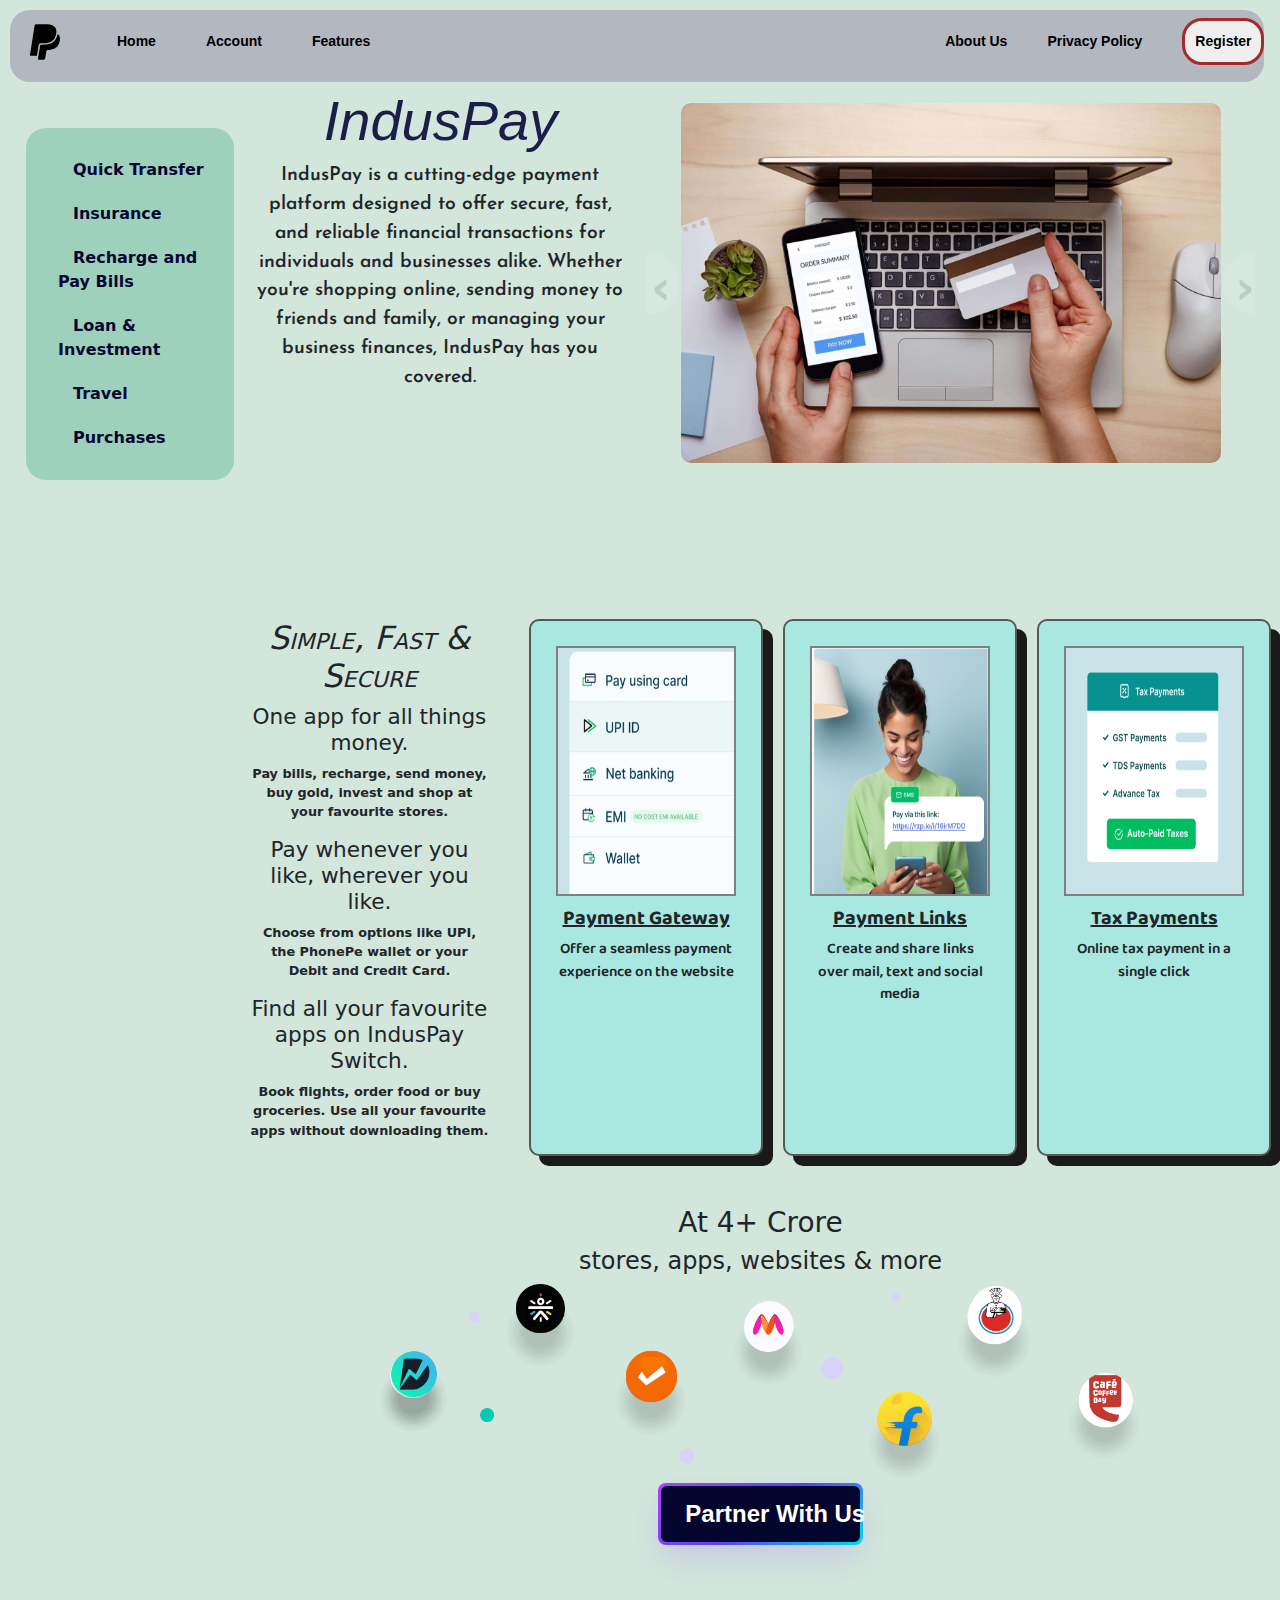
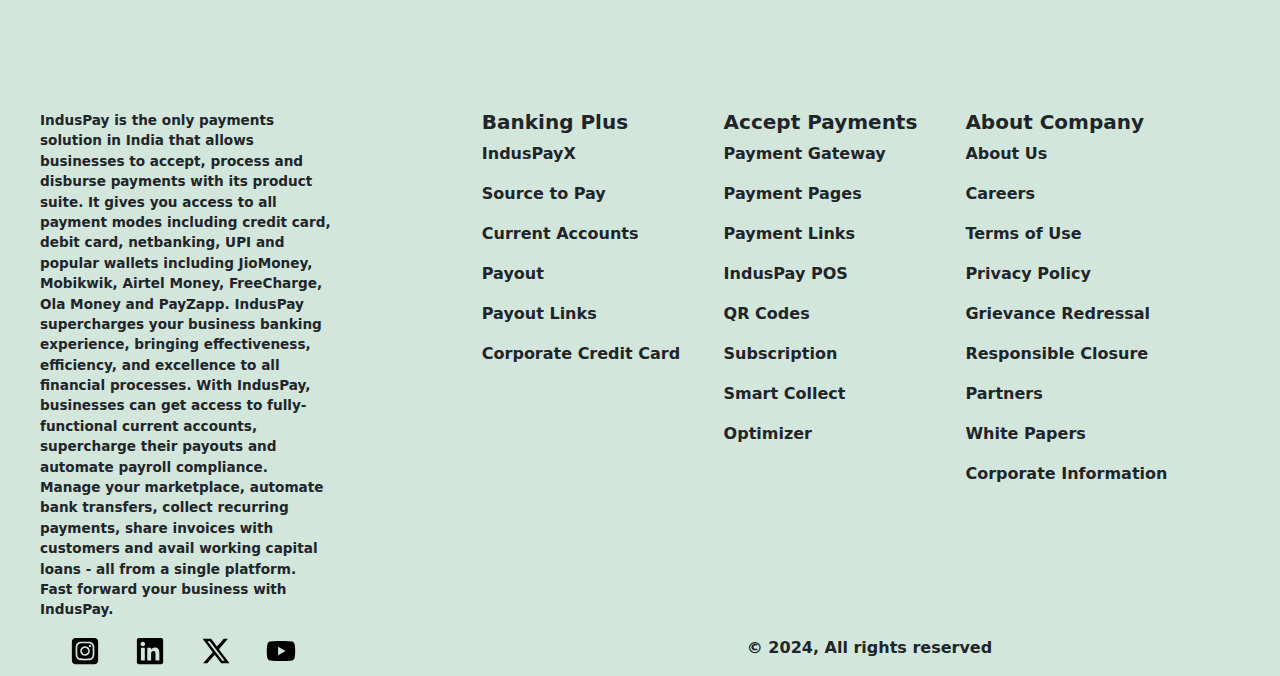
==== index.html @ f7a3312b "new project" ====
<!DOCTYPE html>
<html lang="en">
    <head>
        <meta charset="UTF-8">
        <meta name="viewport" content="width=device-width, initial-scale=1.0">
        <meta name="robots" content>
        <meta name="description" content>
        <meta name="keywords" content>
        <title>Home</title>
        <link rel="stylesheet" href="style.css">
        <link rel="stylesheet" href="utilities.css">
        <link
            href="https://cdn.jsdelivr.net/npm/bootstrap@5.3.3/dist/css/bootstrap.min.css"
            rel="stylesheet"
            integrity="sha384-QWTKZyjpPEjISv5WaRU9OFeRpok6YctnYmDr5pNlyT2bRjXh0JMhjY6hW+ALEwIH"
            crossorigin="anonymous">
        <link rel="preconnect" href="https://fonts.googleapis.com">
        <link rel="preconnect" href="https://fonts.gstatic.com" crossorigin>
        <link
            href="https://fonts.googleapis.com/css2?family=IM+Fell+English+SC&family=Josefin+Sans:ital,wght@0,100..700;1,100..700&family=Roboto:ital,wght@0,100;0,300;0,400;0,500;0,700;0,900;1,100;1,300;1,400;1,500;1,700;1,900&display=swap"
            rel="stylesheet">
            <link rel="preconnect" href="https://fonts.googleapis.com">
            <link rel="preconnect" href="https://fonts.gstatic.com" crossorigin>
            <link href="https://fonts.googleapis.com/css2?family=Agbalumo&family=Baloo+2:wght@400..800&display=swap" rel="stylesheet">
    </head>
    <body style="background-color: rgb(210, 230, 220);" >
        <!-- <body style="background-color: rgb(24, 24, 50); color: white;"> -->
        <div class="::-webkit-scrollbar">
            <section>
                <nav class="navbar">
                    <div class="logo">
                        <img id="logo1" src="./assets/svg/pay-logo.svg"
                            alt="website-logo">
                        <ul class="imp-options">
                            <li><a href="#">Home</a></li>
                            <li><a href>Account</a></li>
                            <li><a href>Features</a></li>
                        </ul>
                    </div>
                    <ul class="nav-container">
                        <li><a href>About Us</a></li>
                        <li><a href>Privacy Policy</a></li>
                        <li><button id="register"><a
                                    href="register.html">Register</a></button></li>
                    </ul>
                </nav>
                <section class="main">
                    <aside class="left">
                        <ul class="left-container">
                            <li><a href="register.html">Quick
                                    Transfer</a></li>
                            <!-- <li><a href="add_beneficiary.html">Add
                                    Beneficiary</a></li>
                            <li><a href="add_bank_account.html">Add Bank
                                    Account</a></li>
                            <li><a href="history.html">History</a></li> -->
                            <li><a href="register.html">Insurance</a></li>
                            <li><a href="register.html">Recharge and Pay
                                    Bills</a></li>
                            <li><a href="register.html">Loan &
                                    Investment</a></li>
                            <li><a href="register.html">Travel</a></li>
                            <li><a href="register.html">Purchases</a></li>
                        </ul>
                    </aside>
                    <section class="right">
                        <div class="right-top">
                            <div class="text-content josefin-sans">
                                <h3>IndusPay</h3>
                                <p>IndusPay is a cutting-edge payment platform
                                    designed to offer secure, fast, and reliable
                                    financial transactions for individuals and
                                    businesses alike. Whether you're shopping
                                    online, sending money to friends and family,
                                    or managing your business finances, IndusPay
                                    has you covered.</p>
                            </div>
                            <div class="carousel">
                                <section class="slider-wrapper">
                                    <button class="slide-arrow"
                                        id="slide-arrow-prev">
                                        &#8249;
                                    </button>
                                    <button class="slide-arrow"
                                        id="slide-arrow-next">
                                        &#8250;
                                    </button>
                                    <ul class="slides-container"
                                        id="slides-container">

                                        <li class="slide"><img
                                                src="./assets/images/Online-Payment-Gateway-1-1536x1024.jpg"
                                                alt></li>
                                        <li class="slide"><img
                                                src="/assets/images/Screenshot (1514).png"
                                                alt></li>
                                        <li class="slide"><img
                                                src="/assets/images/Screenshot (1513).png"
                                                alt></li>
                                    </ul>
                                </section>
                            </div>

                        </div>
                        <div class="line"></div>
                        <div class="right-down">
                            <div class="features-list">
                                <h2>Simple, Fast & Secure</h2>
                                <div><h4>One app for all things money.</h4>
                                    <p>Pay bills, recharge, send money, buy
                                        gold, invest and shop at your favourite
                                        stores.

                                    </p></div>
                                <div><h4>Pay whenever you like, wherever you
                                        like.</h4>
                                    <p>Choose from options like UPI, the PhonePe
                                        wallet or your Debit and Credit
                                        Card.</p></div>
                                <div><h4>Find all your favourite apps on
                                        IndusPay Switch.</h4><p>Book flights,
                                        order food or buy groceries. Use all
                                        your favourite apps without downloading
                                        them.</p></div>
                            </div>
                            <div class="cards">
                                <div class="card-1"><img
                                        src="./assets/card/Screenshot (1515).png"
                                        alt>
                                    <h5>Payment Gateway</h5><p>Offer a seamless
                                        payment experience on the
                                        website</p></div>
                                <div class="card-1"><img
                                        src="./assets/card/Screenshot (1515)-new.png"
                                        alt><h5>Payment Links</h5><p>Create and
                                        share links over mail, text and social
                                        media</p></div>
                                <div class="card-1"><img
                                        src="/assets/card/Screenshot (1516).png"
                                        alt><h5>Tax Payments</h5><p>Online tax
                                        payment in a single click</p></div>
                            </div>
                        </div>
                        <div class="partner-with-us">
                            <h3>At 4+ Crore</h3>
                            <h4>stores, apps, websites & more</h4>
                            <div class="partner-img"><img
                                    src="./assets/images/partner-section-desk.png"
                                    alt></div>
                            <button class="button-64" role="button"><span
                                    class="text">Partner With Us</span></button>
                            <img src alt>
                        </div>
                    </section>
                </section>
            </section>
            <!-- <section></section> -->
            <footer class="footer">
                <aside><p class="footer-about">
                        IndusPay is the only payments solution in India that
                        allows businesses to accept, process and disburse
                        payments with its product suite. It gives you access to
                        all payment modes including credit card, debit card,
                        netbanking, UPI and popular wallets including JioMoney,
                        Mobikwik, Airtel Money, FreeCharge, Ola Money and
                        PayZapp.

                        IndusPay supercharges your business banking experience,
                        bringing effectiveness, efficiency, and excellence to
                        all financial processes. With IndusPay, businesses can
                        get access to fully-functional current accounts,
                        supercharge their payouts and automate payroll
                        compliance.

                        Manage your marketplace, automate bank transfers,
                        collect recurring payments, share invoices with
                        customers and avail working capital loans - all from a
                        single platform. Fast forward your business with
                        IndusPay.
                    </p></aside>
                <div class="footer-grid">
                    <div class="grid-1"><h5>Banking Plus</h5>
                        <p>IndusPayX</p>
                        <p>Source to Pay</p>
                        <p>Current Accounts</p>
                        <p>Payout</p>
                        <p>Payout Links</p>
                        <p>Corporate Credit Card</p></div>
                    <div class="grid-2"><h5>Accept Payments</h5>
                        <p>Payment Gateway</p>
                        <p>Payment Pages</p>
                        <p>Payment Links</p>
                        <p>IndusPay POS</p>
                        <p>QR Codes</p>
                        <p>Subscription</p>
                        <p>Smart Collect</p>
                        <p>Optimizer</p></div>

                    <div class="grid-3"><h5>About Company</h5>
                        <p>About Us</p>
                        <p>Careers</p>
                        <p>Terms of Use</p>
                        <p>Privacy Policy</p>
                        <p>Grievance Redressal</p>
                        <p>Responsible Closure</p>
                        <p>Partners</p>
                        <p>White Papers</p>
                        <p>Corporate Information</p></div>
                </div>
                <aside class="footer-links">
                    <img src="./assets/svg/insta.svg" alt>
                    <img src="./assets/svg/linkedin.svg" alt>
                    <img src="./assets/svg/x.svg" alt>
                    <img src="./assets/svg/youtube.svg" alt>
                </aside>
                <div class="footer-content"><p>© 2024, All rights
                        reserved</p></div>
            </footer>
        </div>
        <script src="script.js"></script>
        <script
            src="https://cdn.jsdelivr.net/npm/bootstrap@5.3.3/dist/js/bootstrap.bundle.min.js"
            integrity="sha384-YvpcrYf0tY3lHB60NNkmXc5s9fDVZLESaAA55NDzOxhy9GkcIdslK1eN7N6jIeHz"
            crossorigin="anonymous"></script>
    </body>
</html>
---- style.css ----
* {
  margin: 0;
  padding: 0;
  font-weight: 600;
  font-style: normal;
  box-sizing: border-box;
}
body {
  height: 250vh;
  /* width: 100vw; */
}
.navbar {
  background-color: rgb(179, 183, 192);
  display: flex;
  height: 8vh;
  justify-content: space-between;
  margin-top: 10px;
  border-radius: 20px;
  width: 98vw;
  margin-left: 10px;
  margin-right: 10px;
  font-family: sans-serif;
  font-size: 14px;
}
.nav-container {
  display: flex;
  gap: 40px;
  justify-content: space-evenly;
  align-items: center;
}
.nav-container li {
  list-style-type: none;
  text-decoration: none;
}
.navbar li a:visited{
  color: black;
  text-decoration: none;
}
.navbar li a:link{
  color: black;
  text-decoration: none;
}
#privacy-policy-heading{
  margin-right: 10px;
}
.logo {
  display: flex;
  align-items: center;
}
#logo1 {
  height: 40px;
  width: 40px;
  margin-bottom: 15px;
  margin-left: 15px;
}
.imp-options {
  margin-left: 20px;
  display: inline-flex;
  align-items: center;
  gap: 50px;
}
.imp-options li {
  list-style-type: none;
  text-decoration: none;
}
.left {
  /* border: 2px solid black; */
  width: 20vw;
  display: flex;
  /* display: hidden; */
  flex-direction: column;
  /* gap: 35px; */
  padding: 16px;
}
.left li {
  list-style-type: none;
}
.right {
  width: 82vw;
  /* border: 2px solid blue; */
  min-height: 127vh;
}
.right > div {
  text-align: center;
}
.main {
  display: inline-flex;
  width: 99.3vw;
  margin-top: 5px;
}
.right-top {
  display: grid;
  grid-template-columns: 2fr 3fr;
}
.text-content {
  display: flex;
  flex-direction: column;
  align-items: center;
}
.text-content h3 {
  font-size: 3.5rem;
  font-family: "Franklin Gothic Medium", "Arial Narrow", Arial, sans-serif;
  font-style: italic;
  color: rgb(29, 29, 74);
  /* font-family: monospace; */
}
.carousel {
  width: 50vw;
  /* border: 35px solid rgb(134, 219, 216); */
  /* background-color: rgb(176, 240, 237); */
  /* border: 35px solid rgb(42, 44, 44); */
  /* background-color: rgb(103, 106, 106); */
  /* border-radius: 50px; */
}
.slider-wrapper {
  margin: 1rem;
  position: relative;
  overflow: hidden;
  height: 40vh;
  /* background-color: rgb(252, 255, 255); */
}

.slide img {
  height: 40vh;
  object-fit: contain;
  border-radius: 10px;
}
.slides-container {
  height: calc(100vh - 2rem);
  width: 100%;
  display: flex;
  overflow: scroll;
  scroll-behavior: smooth;
  list-style: none;
  margin: 0;
  padding: 0;
}

.slide-arrow {
  position: absolute;
  display: flex;
  top: 0;
  bottom: 0;
  margin: auto;
  height: 4rem;
  background-color: rgb(255, 255, 255);
  border: none;
  width: 2rem;
  font-size: 3rem;
  padding: 0;
  cursor: pointer;
  opacity: 0.5;
  transition: opacity 100ms;
}

.slide-arrow:hover,
.slide-arrow:focus {
  opacity: 1;
}

#slide-arrow-prev {
  left: 0;
  opacity: 0.1;
  padding-left: 0.25rem;
  border-radius: 0 2rem 2rem 0;
}

#slide-arrow-next {
  right: 0;
  opacity: 0.1;
  padding-left: 0.75rem;
  border-radius: 2rem 0 0 2rem;
}

.slide {
  width: 100%;
  height: 100%;
  flex: 1 0 100%;
}
#register {
  border: 3px solid brown;
  padding: 10px;
  border-radius: 20px;
}
#register a:visited{
  color: black;
  text-decoration: none;
}
#register a:link{
  color: black;
  text-decoration: none;
}
.left-container {
  margin-top: 25px;
  margin-left: 10px;
  display: grid;
  gap: 20px;
  /* border: 3px solid gray; */
  border-radius: 20px;
  background-color: rgb(158, 209, 188);
  padding-top: 30px;
  padding-bottom: 30px;
}
.left-container a {
  text-decoration: none;
  padding: 15px;
  color: rgb(7, 6, 50);
}
.line {
  height: 140px;
}
.right-down {
  display: grid;
  grid-template-columns: 1fr 2fr;
}
.features-list h4 {
  font-size: 1.35rem;
}
.features-list h2 {
  font-style: oblique;
  font-variant: small-caps;
}
.features-list p {
  font-size: 0.8rem;
}
.cards {
  display: flex;
  /* height: auto; */
  column-gap: 20px;
  margin-left: 40px;
  font-family: 'Baloo 2';
}
.cards h5 {
  font-weight: 700;
  margin-top: 10px;
  text-decoration: underline;
}
.cards p {
  font-size: 15px;
}
.card-1 {
  background-color: rgb(169, 232, 225);
  /* border: 2.5px solid black; */
  border: 2.5px solid rgb(88, 88, 88);
  border-radius: 10px;
  padding: 25px;
  padding-bottom: 0px;
  cursor: pointer;
  box-shadow: 10px 10px #1a1a1a;
}
.cards img {
  height: 250px;
  width: 180px;
  border: 2px solid gray;
}
.partner-with-us {
  /* background-color: rgb(155, 222, 225); */
  margin-top: 50px;
  display: flex;
  flex-direction: column;
  justify-content: center;
  align-items: center;
}
.partner-img img {
  /* object-fit: contain; */
  width: 60vw;
}
.footer {
  margin-top: 10px;
  margin-left: 40px;
  position: absolute;
  width: 99vw;
  height: 10vh;
  bottom: -100vh;
  /* border: 2px solid red; */
  display: grid;
  grid-template-columns: 1fr 3fr;
  grid-template-rows: 1fr 3fr;
  column-gap: 100px;
}
.footer img {
  height: 30px;
  width: 30px;
}
.footer h5 {
  font-weight: 800;
}
.footer-about {
  font-size: 0.85rem;
}
.footer-grid {
  display: grid;
  grid-template-columns: repeat(3, 1fr);
}
.footer-links {
  display: grid;
  grid-template-columns: repeat(4, 1fr);
  margin-left: 30px;
}
.footer-content {
  display: flex;
  justify-content: center;
}
.grid-1 {
  margin-left: 50px;
}
.grid-3 {
  margin-left: -50px;
}
.cards2{
  display: grid;
  grid-template-columns: 1fr 1fr 1fr;
  column-gap: 20px;
  position: absolute;
  left: 33vw;
  margin-top: 20px;
}

.cards2 h5 {
  font-weight: 700;
  margin-top: 10px;
}
.cards2 p {
  font-size: smaller;
}
.card-2 {
  background-color: rgb(224, 229, 232);
  border: 2.5px solid rgb(88, 88, 88);
  border-radius: 10px;
  padding: 12px;
  padding-left: 30px;
  cursor: pointer;
  max-height: 360px;
  max-width: 250px;
  box-shadow: 10px 10px #1a1a1a;
}
.cards2 img {
  height: 250px;
  width: 180px;
  border: 2px solid gray;
}
.cards-container{
  display: grid;
  grid-template-columns: 1fr 1fr;
  width: 90%;
  margin-left: 5vw;
  background-color: rgb(186, 214, 214);
  height:55vh;
  position: relative;
  top : 10vh;
  border-radius: 20px;
  border: 7px solid rgb(255, 255, 255);
}
.more-features{
  display: flex;
  justify-content: center;
  align-items: center;
  height: 100%;
  width: 100%;
  font-size: 50px;
  text-decoration: overline;
  font-family: 'Trebuchet MS', 'Lucida Sans Unicode', 'Lucida Grande', 'Lucida Sans', Arial, sans-serif;
}
.more-features p{
  font-style: italic;
}
.right2{
  /* border: 2px solid blue; */
  width: 80vw;
  height: 100vh;
  padding-left: 5vw;
  padding-top: 2.5vh;
}
.quick-transfer-heading h5{
  font-weight: 700;
}
.quick-transfer-heading p{
  /* font-family: sans-serif; */
  /* font-family: Verdana, Geneva, Tahoma, sans-serif; */
  font-family: 'Gill Sans', 'Gill Sans MT', Calibri, 'Trebuchet MS', sans-serif;
  font-weight: 600;
  color: rgb(34, 34, 34) ;
}
.acc-container{
  display: flex;
  justify-content: space-between;
}
.accounts-list{
  display: grid;
  grid-template-columns: 1fr 1fr 1fr 1fr;
  grid-template-rows: 1fr 1fr;
  font-weight: 300;
  width: 70vw;
  color: rgb(67, 67, 67);
}
.account-heading{
  font-weight: 700;
  margin-bottom: 10px;
  color: #000;
}
.line2{
  width: 95%;
  background-color: #1a1a1a;
  height: 2px;
  margin-bottom: 20px;
}
.selected-account{
  display: grid;
  grid-template-columns: 1fr 1fr;
  grid-template-rows: repeat(4, 1fr);
  row-gap: 20px;
}
.selected-accounts{
  font-weight: 700;
}
.payment-option{
  display: grid;
  grid-template-columns: 1fr 1fr;
  grid-template-rows: repeat(3, 1fr);
  row-gap: 20px;
  margin-bottom: 20px;
}
.two-radios{
  display: flex;
  /* justify-content: space-between; */
  column-gap: 40px;
}
#purpose{
  width: 250px;
}
.payment-options{
  font-weight: 700;
}
.note{
  color: rgb(63, 14, 14);
  font-weight: 700;
}
.terms{
  display: flex;
  column-gap: 10px;
}
#terms1:link{
  text-decoration: none;
}
.submit-button{
  display: flex;
  justify-content: center;
  column-gap: 20px;
}
.submit-buttons{
  padding: 5px;
  width: 90px;
  background-color: rgb(246, 142, 15);
  color: #ffffff;
  border-radius: 10px;
  font-weight: bold;
  border: 2px solid #ffffff;
}
---- utilities.css ----
.justify-center {
  justify-content: center;
}
.align-center {
  align-items: center;
}
.invert {
  filter: invert(1);
}
.bg-black {
  background-color: #000000;
  color: white;
}
.bg-grey {
  background-color: #121212;
  color: white;
}
.rounded {
  border-radius: 6px;
}
::-webkit-scrollbar {
  width: 8px; /* Width of the scrollbar */
  background-color: #333; /* Background color of the scrollbar track */
}

::-webkit-scrollbar-thumb {
  background-color: #666; /* Color of the scrollbar thumb (draggable part) */
  border-radius: 10px; /* Rounded corners of the thumb */
}

::-webkit-scrollbar-thumb:hover {
  background-color: #888; /* Color of the scrollbar thumb on hover */
}
.im-fell-english-sc-regular {
  font-family: "IM Fell English SC", serif;
  font-weight: 400;
  font-style: normal;
}
.josefin-sans {
  font-family: "Josefin Sans", sans-serif;
  font-optical-sizing: auto;
  font-weight: 500;
  font-size: 1.2rem;
  font-style: normal;
}
.button-64 {
  align-items: center;
  background-image: linear-gradient(144deg, #af40ff, #5b42f3 50%, #00ddeb);
  border: 0;
  border-radius: 8px;
  box-shadow: rgba(151, 65, 252, 0.2) 0 15px 30px -5px;
  box-sizing: border-box;
  color: #ffffff;
  display: flex;
  font-family: Phantomsans, sans-serif;
  font-size: 20px;
  justify-content: center;
  line-height: 1em;
  max-width: 20%;
  min-width: 140px;
  padding: 3px;
  text-decoration: none;
  user-select: none;
  -webkit-user-select: none;
  touch-action: manipulation;
  white-space: nowrap;
  cursor: pointer;
}

.button-64:active,
.button-64:hover {
  outline: 0;
}

.button-64 span {
  background-color: rgb(5, 6, 45);
  padding: 16px 24px;
  border-radius: 6px;
  width: 100%;
  height: 100%;
  transition: 300ms;
}

.button-64:hover span {
  background: none;
}

@media (min-width: 768px) {
  .button-64 {
    font-size: 24px;
    min-width: 196px;
  }
}
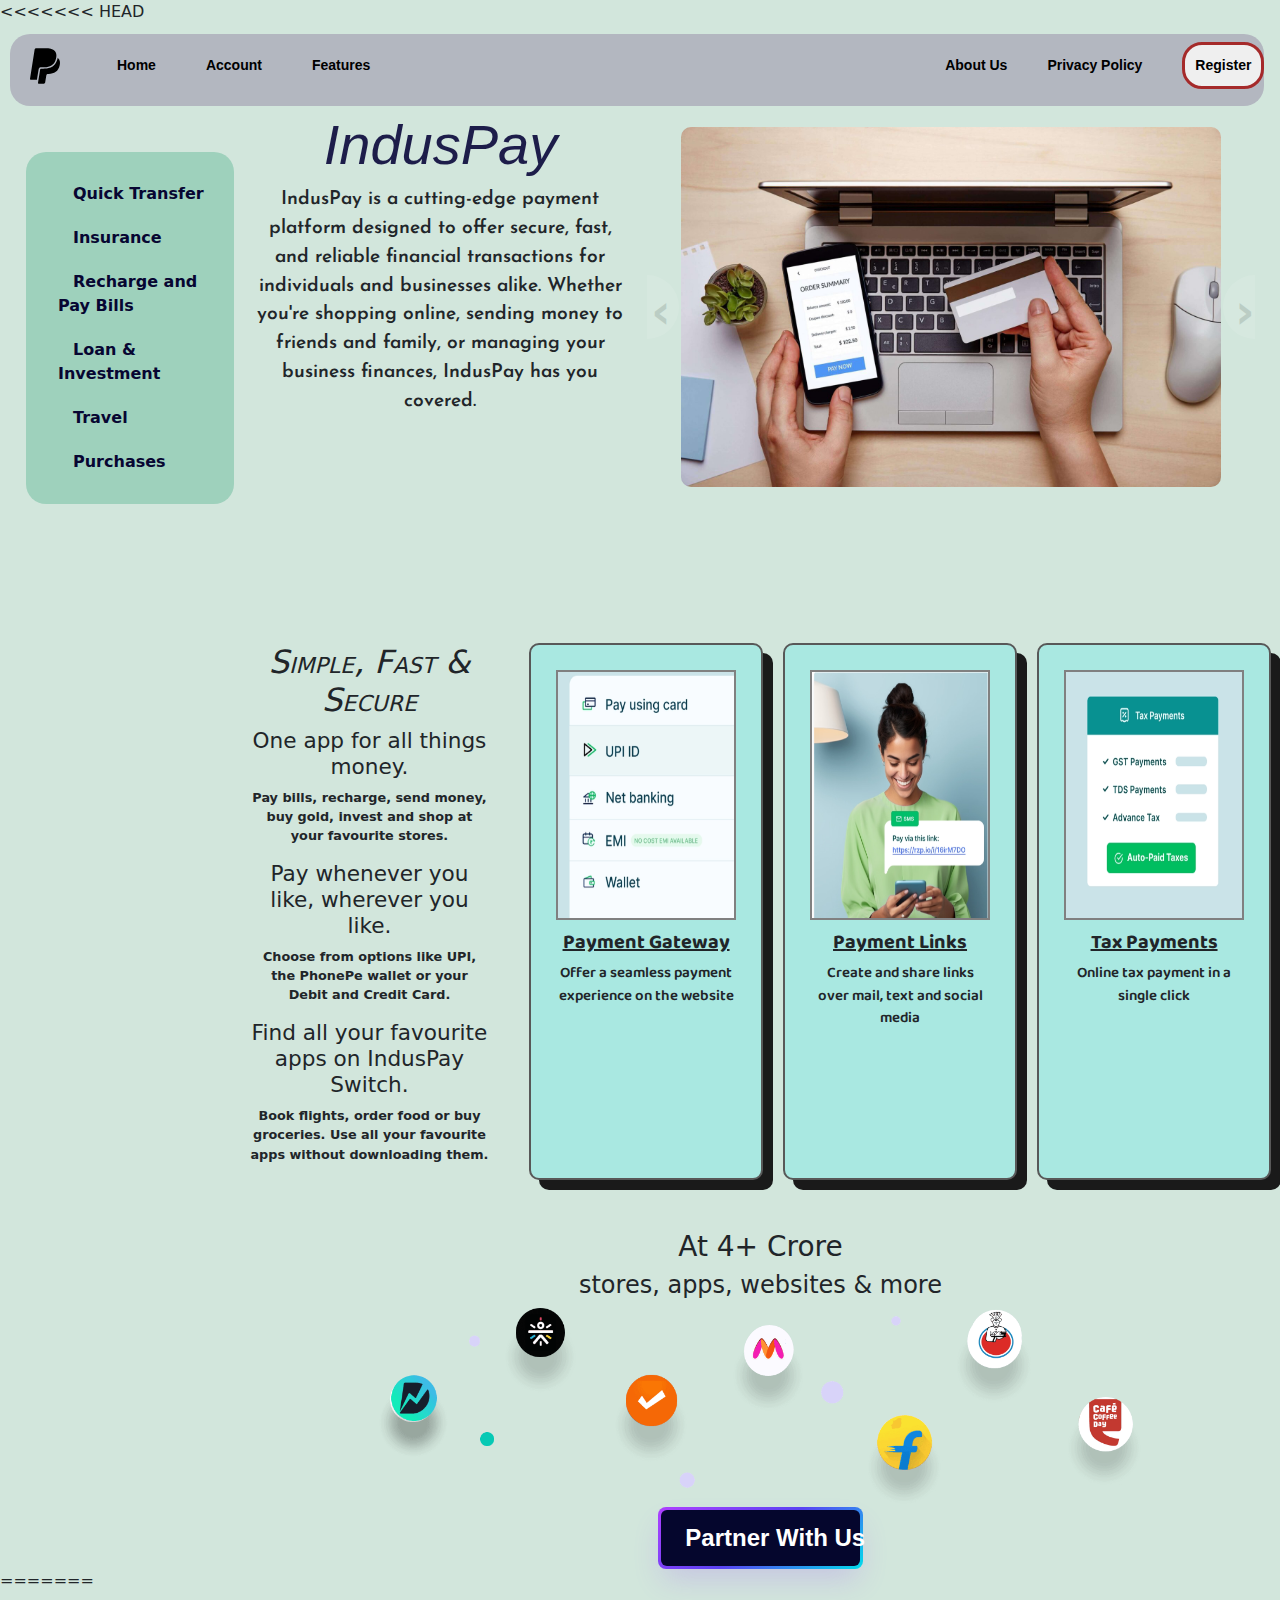
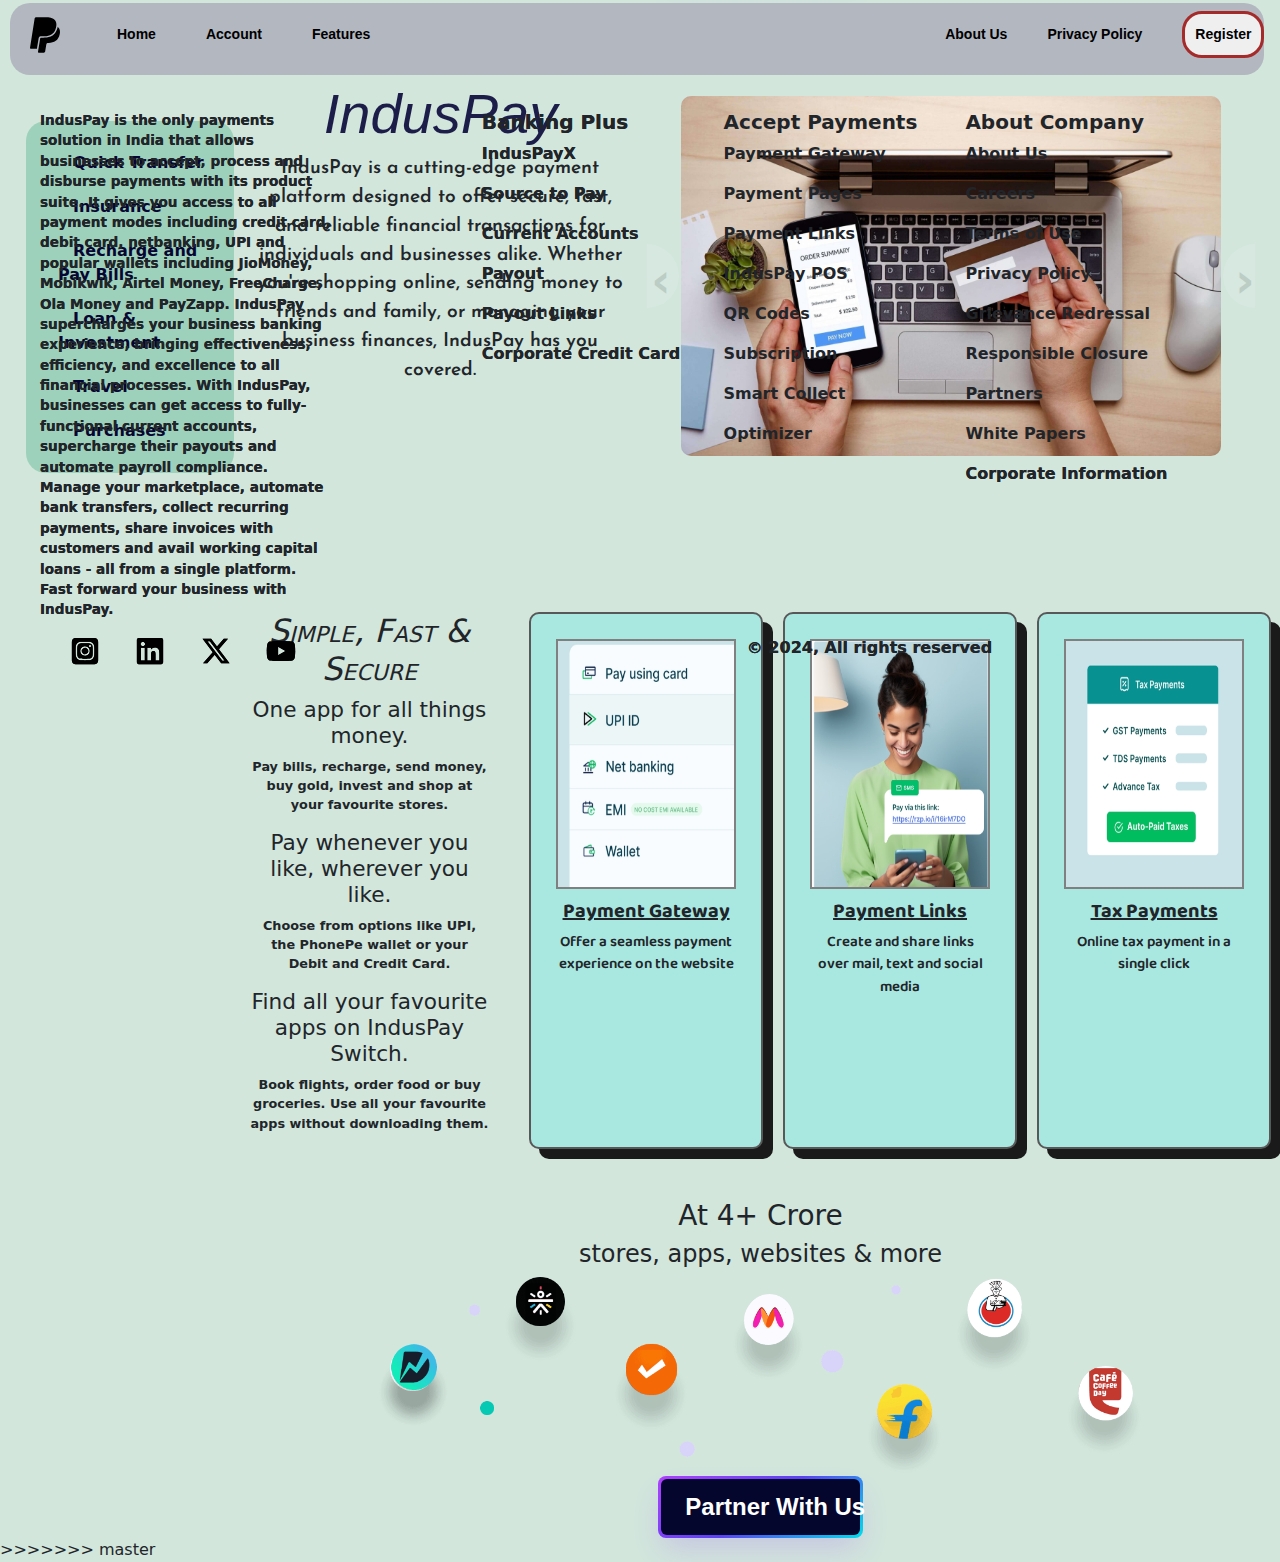
==== commit 7d7abc64: "merge" ====
--- a/index.html
+++ b/index.html
@@ -1,3 +1,230 @@
+<<<<<<< HEAD
+<!DOCTYPE html>
+<html lang="en">
+    <head>
+        <meta charset="UTF-8">
+        <meta name="viewport" content="width=device-width, initial-scale=1.0">
+        <meta name="robots" content>
+        <meta name="description" content>
+        <meta name="keywords" content>
+        <title>Home</title>
+        <link rel="stylesheet" href="style.css">
+        <link rel="stylesheet" href="utilities.css">
+        <link
+            href="https://cdn.jsdelivr.net/npm/bootstrap@5.3.3/dist/css/bootstrap.min.css"
+            rel="stylesheet"
+            integrity="sha384-QWTKZyjpPEjISv5WaRU9OFeRpok6YctnYmDr5pNlyT2bRjXh0JMhjY6hW+ALEwIH"
+            crossorigin="anonymous">
+        <link rel="preconnect" href="https://fonts.googleapis.com">
+        <link rel="preconnect" href="https://fonts.gstatic.com" crossorigin>
+        <link
+            href="https://fonts.googleapis.com/css2?family=IM+Fell+English+SC&family=Josefin+Sans:ital,wght@0,100..700;1,100..700&family=Roboto:ital,wght@0,100;0,300;0,400;0,500;0,700;0,900;1,100;1,300;1,400;1,500;1,700;1,900&display=swap"
+            rel="stylesheet">
+            <link rel="preconnect" href="https://fonts.googleapis.com">
+            <link rel="preconnect" href="https://fonts.gstatic.com" crossorigin>
+            <link href="https://fonts.googleapis.com/css2?family=Agbalumo&family=Baloo+2:wght@400..800&display=swap" rel="stylesheet">
+    </head>
+    <body style="background-color: rgb(210, 230, 220);" >
+        <!-- <body style="background-color: rgb(24, 24, 50); color: white;"> -->
+        <div class="::-webkit-scrollbar">
+            <section>
+                <nav class="navbar">
+                    <div class="logo">
+                        <img id="logo1" src="./assets/svg/pay-logo.svg"
+                            alt="website-logo">
+                        <ul class="imp-options">
+                            <li><a href="#">Home</a></li>
+                            <li><a href>Account</a></li>
+                            <li><a href>Features</a></li>
+                        </ul>
+                    </div>
+                    <ul class="nav-container">
+                        <li><a href>About Us</a></li>
+                        <li><a href>Privacy Policy</a></li>
+                        <li><button id="register"><a
+                                    href="register.html">Register</a></button></li>
+                    </ul>
+                </nav>
+                <section class="main">
+                    <aside class="left">
+                        <ul class="left-container">
+                            <li><a href="register.html">Quick
+                                    Transfer</a></li>
+                            <!-- <li><a href="add_beneficiary.html">Add
+                                    Beneficiary</a></li>
+                            <li><a href="add_bank_account.html">Add Bank
+                                    Account</a></li>
+                            <li><a href="history.html">History</a></li> -->
+                            <li><a href="register.html">Insurance</a></li>
+                            <li><a href="register.html">Recharge and Pay
+                                    Bills</a></li>
+                            <li><a href="register.html">Loan &
+                                    Investment</a></li>
+                            <li><a href="register.html">Travel</a></li>
+                            <li><a href="register.html">Purchases</a></li>
+                        </ul>
+                    </aside>
+                    <section class="right">
+                        <div class="right-top">
+                            <div class="text-content josefin-sans">
+                                <h3>IndusPay</h3>
+                                <p>IndusPay is a cutting-edge payment platform
+                                    designed to offer secure, fast, and reliable
+                                    financial transactions for individuals and
+                                    businesses alike. Whether you're shopping
+                                    online, sending money to friends and family,
+                                    or managing your business finances, IndusPay
+                                    has you covered.</p>
+                            </div>
+                            <div class="carousel">
+                                <section class="slider-wrapper">
+                                    <button class="slide-arrow"
+                                        id="slide-arrow-prev">
+                                        &#8249;
+                                    </button>
+                                    <button class="slide-arrow"
+                                        id="slide-arrow-next">
+                                        &#8250;
+                                    </button>
+                                    <ul class="slides-container"
+                                        id="slides-container">
+
+                                        <li class="slide"><img
+                                                src="./assets/images/Online-Payment-Gateway-1-1536x1024.jpg"
+                                                alt></li>
+                                        <li class="slide"><img
+                                                src="/assets/images/Screenshot (1514).png"
+                                                alt></li>
+                                        <li class="slide"><img
+                                                src="/assets/images/Screenshot (1513).png"
+                                                alt></li>
+                                    </ul>
+                                </section>
+                            </div>
+
+                        </div>
+                        <div class="line"></div>
+                        <div class="right-down">
+                            <div class="features-list">
+                                <h2>Simple, Fast & Secure</h2>
+                                <div><h4>One app for all things money.</h4>
+                                    <p>Pay bills, recharge, send money, buy
+                                        gold, invest and shop at your favourite
+                                        stores.
+
+                                    </p></div>
+                                <div><h4>Pay whenever you like, wherever you
+                                        like.</h4>
+                                    <p>Choose from options like UPI, the PhonePe
+                                        wallet or your Debit and Credit
+                                        Card.</p></div>
+                                <div><h4>Find all your favourite apps on
+                                        IndusPay Switch.</h4><p>Book flights,
+                                        order food or buy groceries. Use all
+                                        your favourite apps without downloading
+                                        them.</p></div>
+                            </div>
+                            <div class="cards">
+                                <div class="card-1"><img
+                                        src="./assets/card/Screenshot (1515).png"
+                                        alt>
+                                    <h5>Payment Gateway</h5><p>Offer a seamless
+                                        payment experience on the
+                                        website</p></div>
+                                <div class="card-1"><img
+                                        src="./assets/card/Screenshot (1515)-new.png"
+                                        alt><h5>Payment Links</h5><p>Create and
+                                        share links over mail, text and social
+                                        media</p></div>
+                                <div class="card-1"><img
+                                        src="/assets/card/Screenshot (1516).png"
+                                        alt><h5>Tax Payments</h5><p>Online tax
+                                        payment in a single click</p></div>
+                            </div>
+                        </div>
+                        <div class="partner-with-us">
+                            <h3>At 4+ Crore</h3>
+                            <h4>stores, apps, websites & more</h4>
+                            <div class="partner-img"><img
+                                    src="./assets/images/partner-section-desk.png"
+                                    alt></div>
+                            <button class="button-64" role="button"><span
+                                    class="text">Partner With Us</span></button>
+                            <img src alt>
+                        </div>
+                    </section>
+                </section>
+            </section>
+            <!-- <section></section> -->
+            <footer class="footer">
+                <aside><p class="footer-about">
+                        IndusPay is the only payments solution in India that
+                        allows businesses to accept, process and disburse
+                        payments with its product suite. It gives you access to
+                        all payment modes including credit card, debit card,
+                        netbanking, UPI and popular wallets including JioMoney,
+                        Mobikwik, Airtel Money, FreeCharge, Ola Money and
+                        PayZapp.
+
+                        IndusPay supercharges your business banking experience,
+                        bringing effectiveness, efficiency, and excellence to
+                        all financial processes. With IndusPay, businesses can
+                        get access to fully-functional current accounts,
+                        supercharge their payouts and automate payroll
+                        compliance.
+
+                        Manage your marketplace, automate bank transfers,
+                        collect recurring payments, share invoices with
+                        customers and avail working capital loans - all from a
+                        single platform. Fast forward your business with
+                        IndusPay.
+                    </p></aside>
+                <div class="footer-grid">
+                    <div class="grid-1"><h5>Banking Plus</h5>
+                        <p>IndusPayX</p>
+                        <p>Source to Pay</p>
+                        <p>Current Accounts</p>
+                        <p>Payout</p>
+                        <p>Payout Links</p>
+                        <p>Corporate Credit Card</p></div>
+                    <div class="grid-2"><h5>Accept Payments</h5>
+                        <p>Payment Gateway</p>
+                        <p>Payment Pages</p>
+                        <p>Payment Links</p>
+                        <p>IndusPay POS</p>
+                        <p>QR Codes</p>
+                        <p>Subscription</p>
+                        <p>Smart Collect</p>
+                        <p>Optimizer</p></div>
+
+                    <div class="grid-3"><h5>About Company</h5>
+                        <p>About Us</p>
+                        <p>Careers</p>
+                        <p>Terms of Use</p>
+                        <p>Privacy Policy</p>
+                        <p>Grievance Redressal</p>
+                        <p>Responsible Closure</p>
+                        <p>Partners</p>
+                        <p>White Papers</p>
+                        <p>Corporate Information</p></div>
+                </div>
+                <aside class="footer-links">
+                    <img src="./assets/svg/insta.svg" alt>
+                    <img src="./assets/svg/linkedin.svg" alt>
+                    <img src="./assets/svg/x.svg" alt>
+                    <img src="./assets/svg/youtube.svg" alt>
+                </aside>
+                <div class="footer-content"><p>© 2024, All rights
+                        reserved</p></div>
+            </footer>
+        </div>
+        <script src="script.js"></script>
+        <script
+            src="https://cdn.jsdelivr.net/npm/bootstrap@5.3.3/dist/js/bootstrap.bundle.min.js"
+            integrity="sha384-YvpcrYf0tY3lHB60NNkmXc5s9fDVZLESaAA55NDzOxhy9GkcIdslK1eN7N6jIeHz"
+            crossorigin="anonymous"></script>
+    </body>
+=======
 <!DOCTYPE html>
 <html lang="en">
     <head>
@@ -223,4 +450,5 @@
             integrity="sha384-YvpcrYf0tY3lHB60NNkmXc5s9fDVZLESaAA55NDzOxhy9GkcIdslK1eN7N6jIeHz"
             crossorigin="anonymous"></script>
     </body>
+>>>>>>> master
 </html>